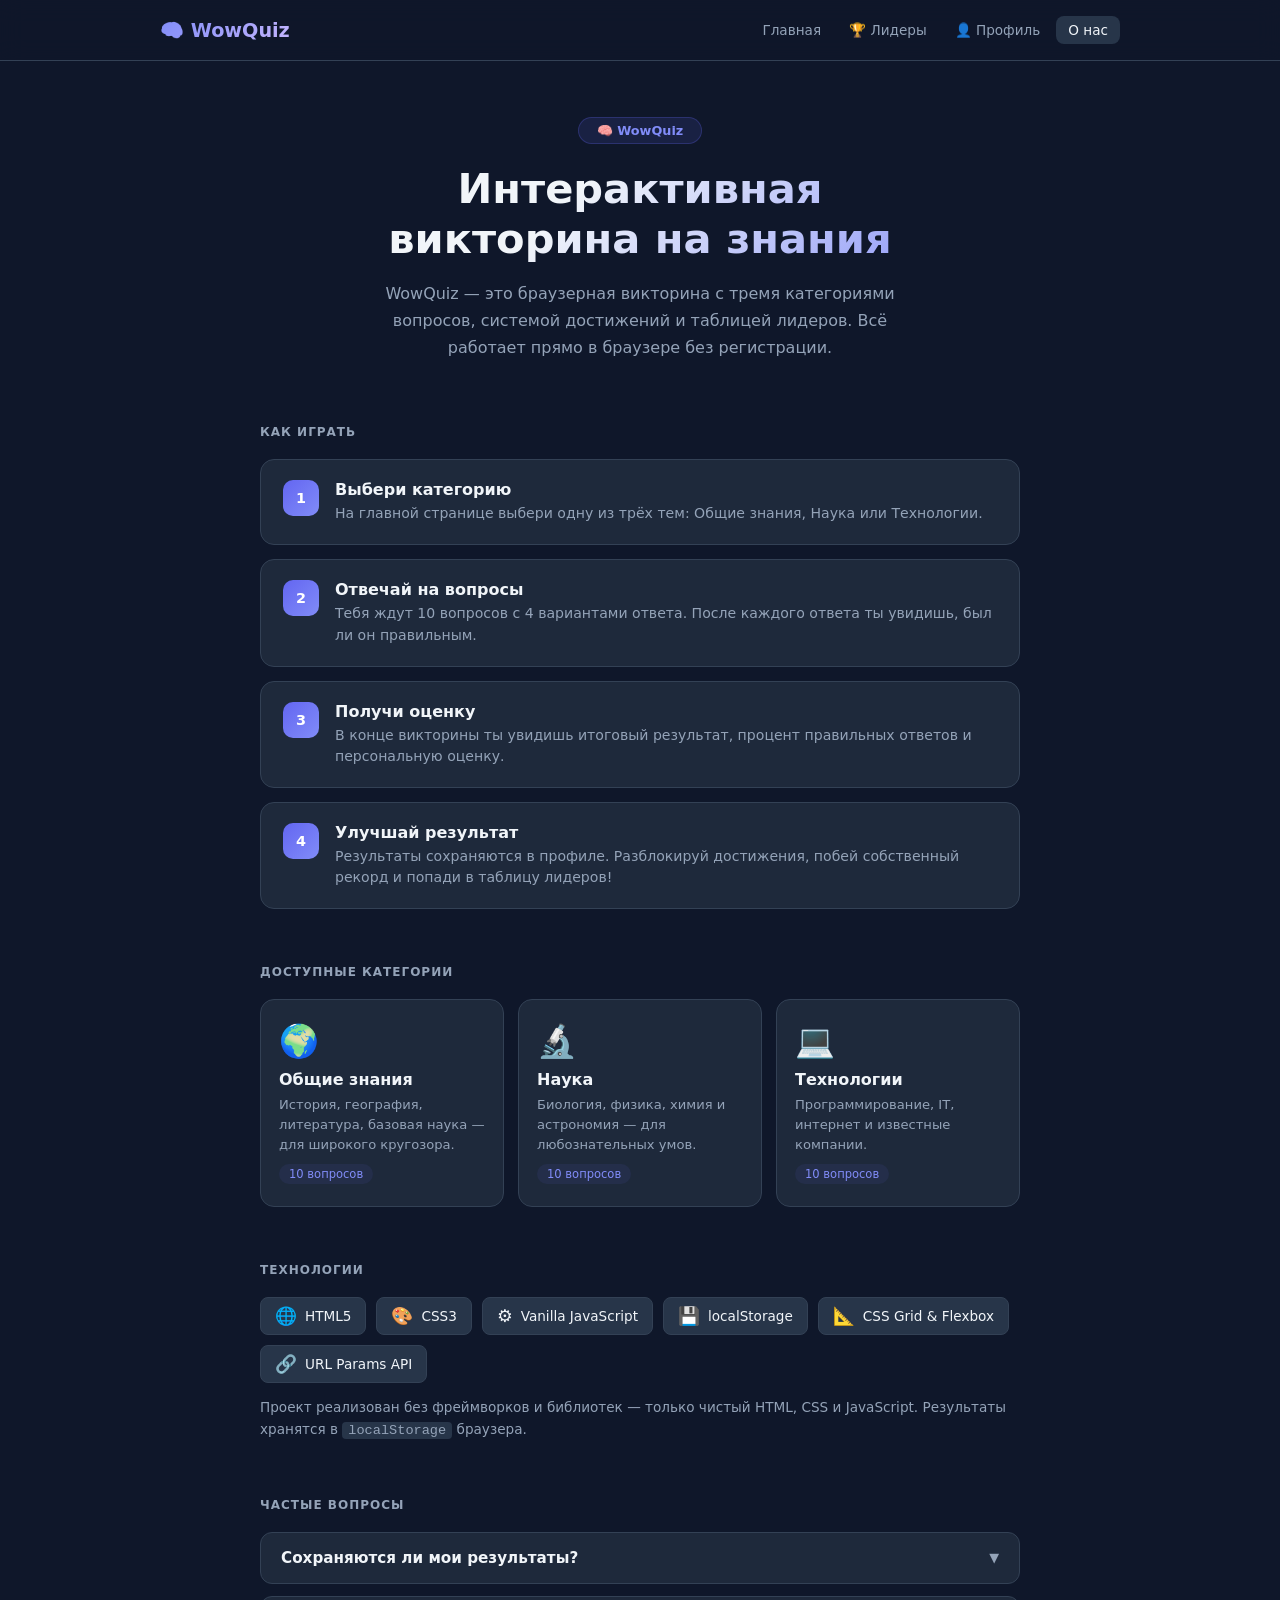
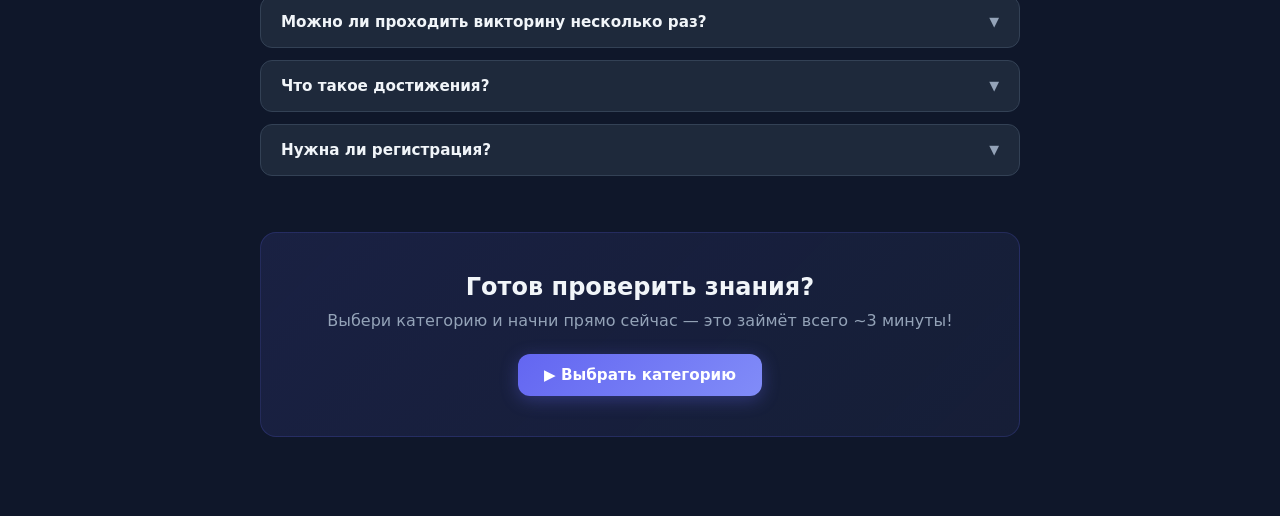
==== about.html @ 54ff49ff "Добавление новых страниц" ====
<!DOCTYPE html>
<html lang="ru">
<head>
  <meta charset="UTF-8" />
  <meta name="viewport" content="width=device-width, initial-scale=1.0" />
  <title>WowQuiz — О проекте</title>
  <style>
    *, *::before, *::after { box-sizing: border-box; margin: 0; padding: 0; }

    :root {
      --bg: #0f172a;
      --card: #1e293b;
      --card2: #273549;
      --accent: #6366f1;
      --accent2: #818cf8;
      --correct: #22c55e;
      --wrong: #ef4444;
      --text: #f1f5f9;
      --muted: #94a3b8;
      --border: #334155;
      --radius: 16px;
    }

    body { background: var(--bg); color: var(--text); font-family: 'Segoe UI', system-ui, sans-serif; min-height: 100vh; }

    .nav {
      position: sticky; top: 0; z-index: 100;
      background: #0f172aee; backdrop-filter: blur(12px);
      border-bottom: 1px solid var(--border); padding: 0 20px;
    }
    .nav-inner {
      max-width: 960px; margin: 0 auto;
      display: flex; align-items: center; justify-content: space-between; height: 60px;
    }
    .nav-logo {
      font-size: 1.2rem; font-weight: 800; text-decoration: none;
      background: linear-gradient(135deg, var(--accent2), #c4b5fd);
      -webkit-background-clip: text; background-clip: text; -webkit-text-fill-color: transparent;
    }
    .nav-links { display: flex; gap: 4px; flex-wrap: wrap; }
    .nav-link {
      color: var(--muted); text-decoration: none;
      padding: 6px 12px; border-radius: 8px; font-size: .85rem;
      transition: background .15s, color .15s; white-space: nowrap;
    }
    .nav-link:hover, .nav-link.active { background: var(--card2); color: var(--text); }

    .main { max-width: 800px; margin: 0 auto; padding: 56px 20px 80px; }

    /* HERO */
    .about-hero {
      text-align: center; margin-bottom: 64px;
    }
    .about-hero .badge {
      display: inline-block; background: #6366f120; border: 1px solid #6366f140;
      color: var(--accent2); border-radius: 999px;
      padding: 5px 18px; font-size: .8rem; font-weight: 600; margin-bottom: 20px;
    }
    .about-hero h1 {
      font-size: clamp(1.8rem, 4vw, 2.6rem); font-weight: 800;
      line-height: 1.2; margin-bottom: 16px;
      background: linear-gradient(135deg, #f1f5f9 40%, var(--accent2));
      -webkit-background-clip: text; background-clip: text; -webkit-text-fill-color: transparent;
    }
    .about-hero p { color: var(--muted); font-size: 1rem; line-height: 1.7; max-width: 520px; margin: 0 auto; }

    /* SECTIONS */
    .section { margin-bottom: 56px; }
    .section-title {
      font-size: .75rem; font-weight: 700; text-transform: uppercase;
      letter-spacing: 1px; color: var(--muted); margin-bottom: 20px;
    }
    .section h2 { font-size: 1.4rem; font-weight: 700; margin-bottom: 20px; }

    /* HOW TO PLAY */
    .steps { display: flex; flex-direction: column; gap: 14px; }
    .step {
      background: var(--card); border: 1px solid var(--border);
      border-radius: 14px; padding: 20px 22px;
      display: flex; align-items: flex-start; gap: 16px;
    }
    .step-num {
      width: 36px; height: 36px; border-radius: 10px; flex-shrink: 0;
      background: linear-gradient(135deg, var(--accent), var(--accent2));
      display: flex; align-items: center; justify-content: center;
      font-weight: 800; font-size: .9rem; color: #fff;
    }
    .step-body h3 { font-size: 1rem; font-weight: 700; margin-bottom: 4px; }
    .step-body p { font-size: .88rem; color: var(--muted); line-height: 1.5; }

    /* CATEGORIES */
    .cat-cards { display: grid; grid-template-columns: repeat(auto-fit, minmax(200px, 1fr)); gap: 14px; }
    .cat-card {
      background: var(--card); border: 1px solid var(--border);
      border-radius: 14px; padding: 22px 18px;
      text-decoration: none; color: inherit;
      transition: border-color .2s, transform .2s;
    }
    .cat-card:hover { border-color: var(--accent); transform: translateY(-3px); }
    .cat-card .emoji { font-size: 2rem; margin-bottom: 10px; display: block; }
    .cat-card h3 { font-size: 1rem; font-weight: 700; margin-bottom: 6px; }
    .cat-card p { font-size: .82rem; color: var(--muted); line-height: 1.5; }
    .cat-card .meta {
      font-size: .72rem; color: var(--accent2);
      background: #6366f115; border-radius: 999px;
      padding: 3px 10px; display: inline-block; margin-top: 10px;
    }

    /* TECH STACK */
    .tech-pills { display: flex; flex-wrap: wrap; gap: 10px; }
    .tech-pill {
      background: var(--card2); border: 1px solid var(--border);
      border-radius: 8px; padding: 8px 14px; font-size: .85rem;
      display: flex; align-items: center; gap: 8px;
    }
    .tech-pill .t-icon { font-size: 1.1rem; }

    /* FAQ */
    .faq { display: flex; flex-direction: column; gap: 12px; }
    .faq-item {
      background: var(--card); border: 1px solid var(--border); border-radius: 12px;
    }
    .faq-q {
      padding: 16px 20px; font-weight: 600; font-size: .95rem;
      cursor: pointer; display: flex; align-items: center; justify-content: space-between;
      user-select: none;
    }
    .faq-q:hover { color: var(--accent2); }
    .faq-q .arrow { transition: transform .2s; font-size: .8rem; color: var(--muted); }
    .faq-item.open .faq-q .arrow { transform: rotate(180deg); }
    .faq-a {
      max-height: 0; overflow: hidden; transition: max-height .3s ease;
    }
    .faq-item.open .faq-a { max-height: 200px; }
    .faq-a-inner {
      padding: 0 20px 16px; font-size: .88rem; color: var(--muted); line-height: 1.6;
    }

    /* CTA */
    .cta {
      background: linear-gradient(135deg, #6366f120, #818cf810);
      border: 1px solid #6366f130; border-radius: var(--radius);
      padding: 40px 32px; text-align: center;
    }
    .cta h2 { font-size: 1.5rem; font-weight: 800; margin-bottom: 10px; }
    .cta p { color: var(--muted); margin-bottom: 24px; }

    .btn {
      display: inline-flex; align-items: center; gap: 8px;
      background: linear-gradient(135deg, var(--accent), var(--accent2));
      color: #fff; border: none; border-radius: 12px;
      padding: 12px 26px; font-size: .95rem; font-weight: 600;
      cursor: pointer; transition: opacity .18s, transform .18s;
      box-shadow: 0 4px 18px #6366f155; text-decoration: none;
    }
    .btn:hover { opacity: .9; transform: translateY(-1px); }
  </style>
</head>
<body>

<nav class="nav">
  <div class="nav-inner">
    <a class="nav-logo" href="index.html">🧠 WowQuiz</a>
    <div class="nav-links">
      <a href="index.html" class="nav-link">Главная</a>
      <a href="leaderboard.html" class="nav-link">🏆 Лидеры</a>
      <a href="profile.html" class="nav-link">👤 Профиль</a>
      <a href="about.html" class="nav-link active">О нас</a>
    </div>
  </div>
</nav>

<main class="main">

  <!-- Hero -->
  <div class="about-hero">
    <div class="badge">🧠 WowQuiz</div>
    <h1>Интерактивная<br>викторина на знания</h1>
    <p>WowQuiz — это браузерная викторина с тремя категориями вопросов, системой достижений и таблицей лидеров. Всё работает прямо в браузере без регистрации.</p>
  </div>

  <!-- How to play -->
  <div class="section">
    <div class="section-title">Как играть</div>
    <div class="steps">
      <div class="step">
        <div class="step-num">1</div>
        <div class="step-body">
          <h3>Выбери категорию</h3>
          <p>На главной странице выбери одну из трёх тем: Общие знания, Наука или Технологии.</p>
        </div>
      </div>
      <div class="step">
        <div class="step-num">2</div>
        <div class="step-body">
          <h3>Отвечай на вопросы</h3>
          <p>Тебя ждут 10 вопросов с 4 вариантами ответа. После каждого ответа ты увидишь, был ли он правильным.</p>
        </div>
      </div>
      <div class="step">
        <div class="step-num">3</div>
        <div class="step-body">
          <h3>Получи оценку</h3>
          <p>В конце викторины ты увидишь итоговый результат, процент правильных ответов и персональную оценку.</p>
        </div>
      </div>
      <div class="step">
        <div class="step-num">4</div>
        <div class="step-body">
          <h3>Улучшай результат</h3>
          <p>Результаты сохраняются в профиле. Разблокируй достижения, побей собственный рекорд и попади в таблицу лидеров!</p>
        </div>
      </div>
    </div>
  </div>

  <!-- Categories -->
  <div class="section">
    <div class="section-title">Доступные категории</div>
    <div class="cat-cards">
      <a class="cat-card" href="quiz.html?cat=general">
        <span class="emoji">🌍</span>
        <h3>Общие знания</h3>
        <p>История, география, литература, базовая наука — для широкого кругозора.</p>
        <span class="meta">10 вопросов</span>
      </a>
      <a class="cat-card" href="quiz.html?cat=science">
        <span class="emoji">🔬</span>
        <h3>Наука</h3>
        <p>Биология, физика, химия и астрономия — для любознательных умов.</p>
        <span class="meta">10 вопросов</span>
      </a>
      <a class="cat-card" href="quiz.html?cat=tech">
        <span class="emoji">💻</span>
        <h3>Технологии</h3>
        <p>Программирование, IT, интернет и известные компании.</p>
        <span class="meta">10 вопросов</span>
      </a>
    </div>
  </div>

  <!-- Tech -->
  <div class="section">
    <div class="section-title">Технологии</div>
    <div class="tech-pills">
      <div class="tech-pill"><span class="t-icon">🌐</span> HTML5</div>
      <div class="tech-pill"><span class="t-icon">🎨</span> CSS3</div>
      <div class="tech-pill"><span class="t-icon">⚙️</span> Vanilla JavaScript</div>
      <div class="tech-pill"><span class="t-icon">💾</span> localStorage</div>
      <div class="tech-pill"><span class="t-icon">📐</span> CSS Grid & Flexbox</div>
      <div class="tech-pill"><span class="t-icon">🔗</span> URL Params API</div>
    </div>
    <p style="color:var(--muted);font-size:.85rem;margin-top:14px;line-height:1.6">
      Проект реализован без фреймворков и библиотек — только чистый HTML, CSS и JavaScript. Результаты хранятся в <code style="background:var(--card2);padding:1px 6px;border-radius:4px">localStorage</code> браузера.
    </p>
  </div>

  <!-- FAQ -->
  <div class="section">
    <div class="section-title">Частые вопросы</div>
    <div class="faq">
      <div class="faq-item">
        <div class="faq-q" onclick="toggleFaq(this)">
          Сохраняются ли мои результаты? <span class="arrow">▼</span>
        </div>
        <div class="faq-a"><div class="faq-a-inner">Да, все результаты сохраняются в памяти браузера (localStorage). Они доступны в профиле и таблице лидеров. При очистке данных браузера история удалится.</div></div>
      </div>
      <div class="faq-item">
        <div class="faq-q" onclick="toggleFaq(this)">
          Можно ли проходить викторину несколько раз? <span class="arrow">▼</span>
        </div>
        <div class="faq-a"><div class="faq-a-inner">Да, количество попыток не ограничено. Каждый результат записывается в историю, а в профиле отображается лучший результат по каждой категории.</div></div>
      </div>
      <div class="faq-item">
        <div class="faq-q" onclick="toggleFaq(this)">
          Что такое достижения? <span class="arrow">▼</span>
        </div>
        <div class="faq-a"><div class="faq-a-inner">Достижения — это награды за определённые результаты: первая игра, высокий процент, прохождение всех категорий и другие. Отслеживай их в разделе «Профиль».</div></div>
      </div>
      <div class="faq-item">
        <div class="faq-q" onclick="toggleFaq(this)">
          Нужна ли регистрация? <span class="arrow">▼</span>
        </div>
        <div class="faq-a"><div class="faq-a-inner">Нет! WowQuiz работает полностью в браузере без регистрации, входа и подключения к интернету. Просто открой страницу и начинай.</div></div>
      </div>
    </div>
  </div>

  <!-- CTA -->
  <div class="cta">
    <h2>Готов проверить знания?</h2>
    <p>Выбери категорию и начни прямо сейчас — это займёт всего ~3 минуты!</p>
    <a class="btn" href="index.html">▶ Выбрать категорию</a>
  </div>

</main>

<script>
function toggleFaq(el) {
  const item = el.closest('.faq-item');
  item.classList.toggle('open');
}
</script>
</body>
</html>
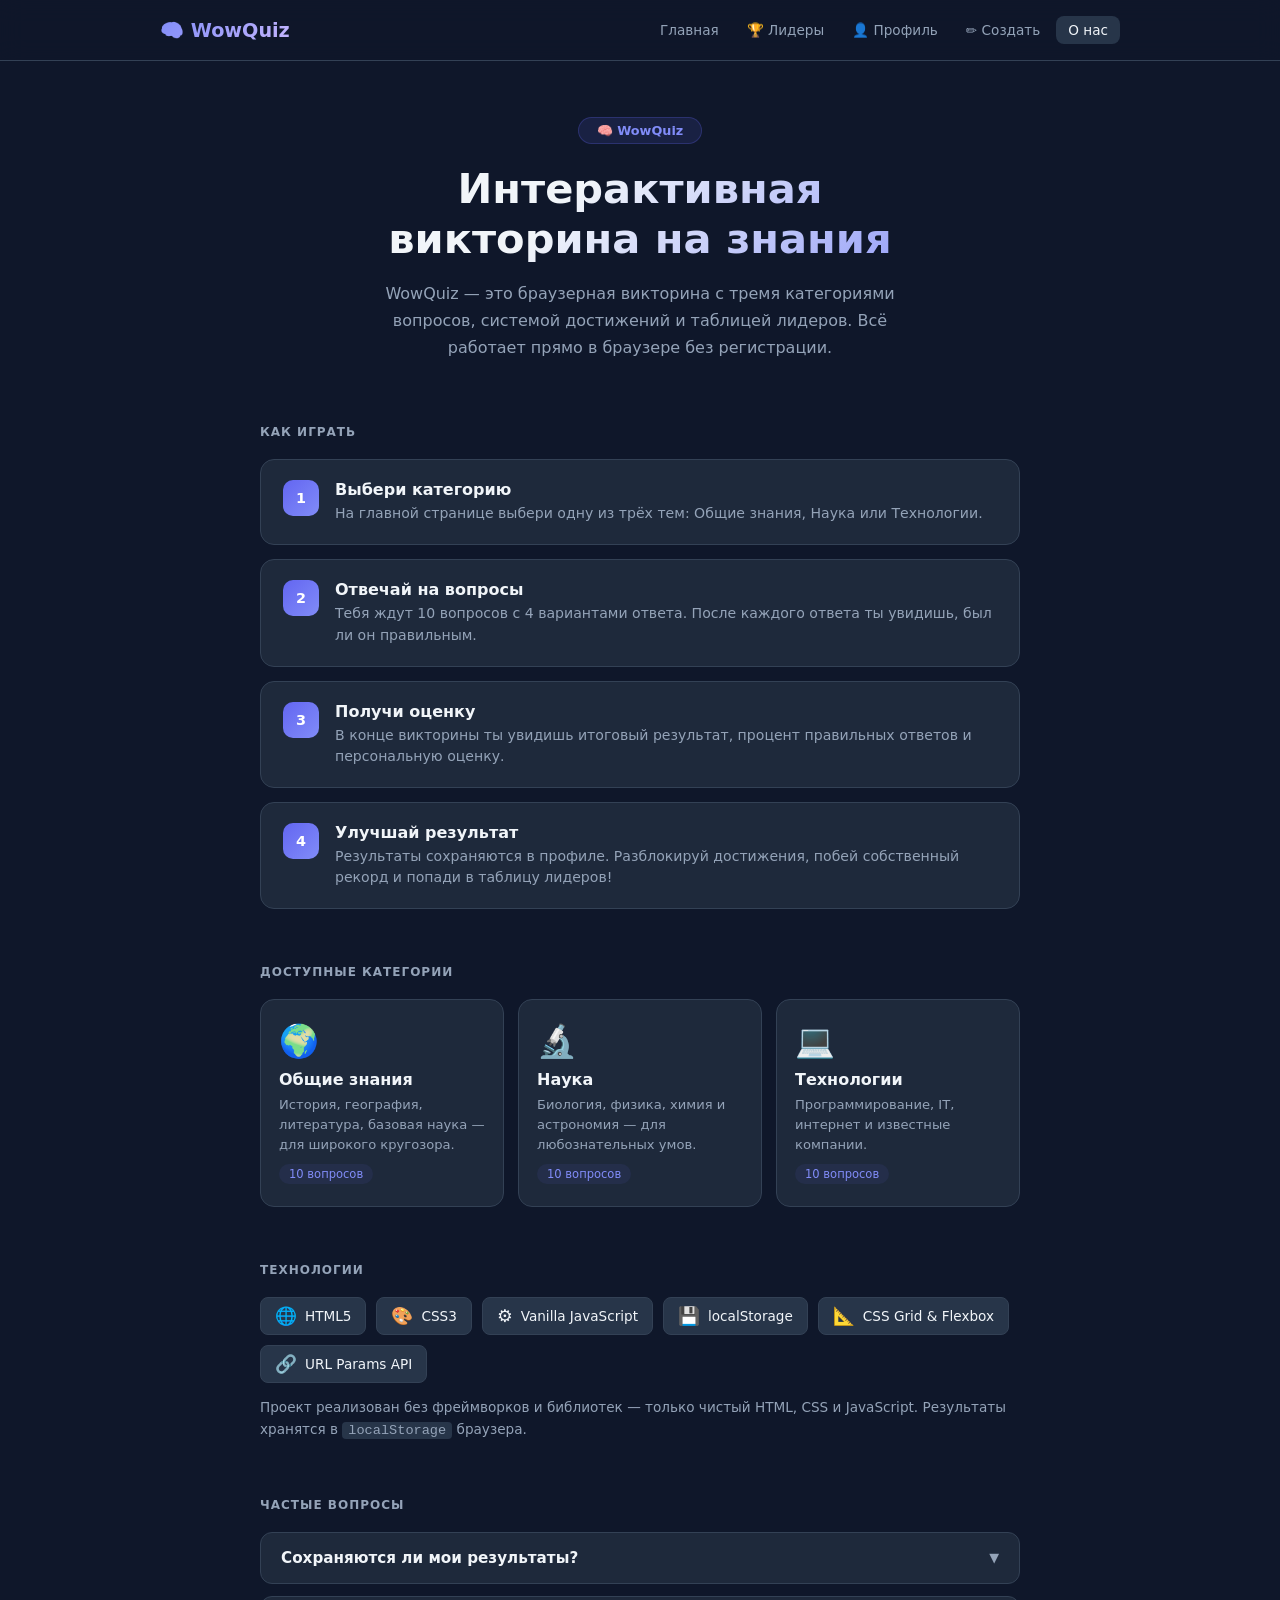
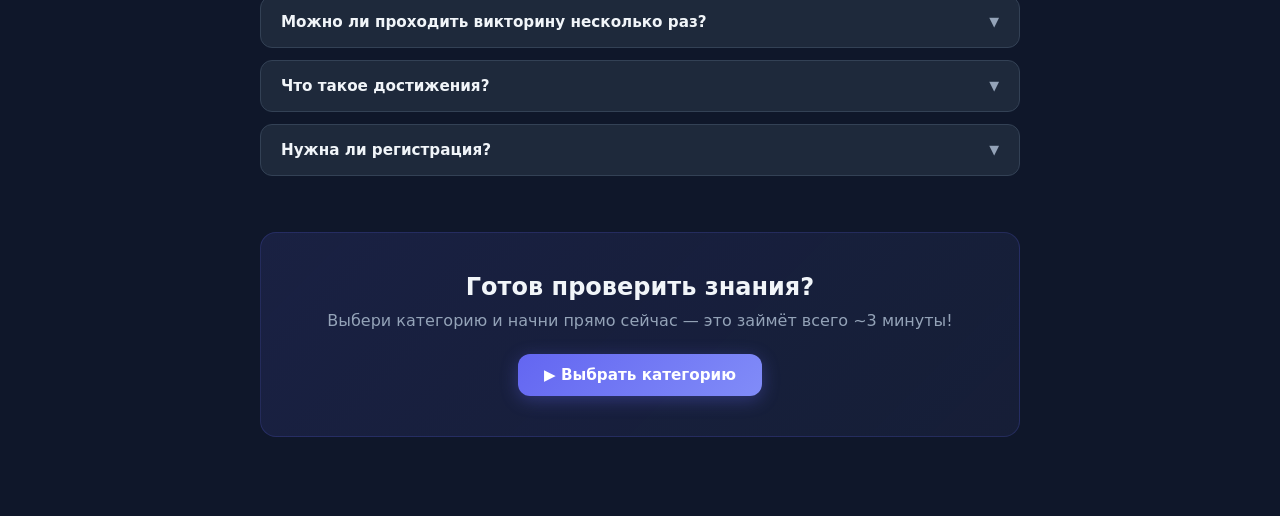
==== commit e2046936: "- Новая страница creator.html: форма создания собственных тестов с   названием, динамическим списком" ====
--- a/about.html
+++ b/about.html
@@ -165,6 +165,7 @@
       <a href="index.html" class="nav-link">Главная</a>
       <a href="leaderboard.html" class="nav-link">🏆 Лидеры</a>
       <a href="profile.html" class="nav-link">👤 Профиль</a>
+      <a href="creator.html" class="nav-link">✏️ Создать</a>
       <a href="about.html" class="nav-link active">О нас</a>
     </div>
   </div>
